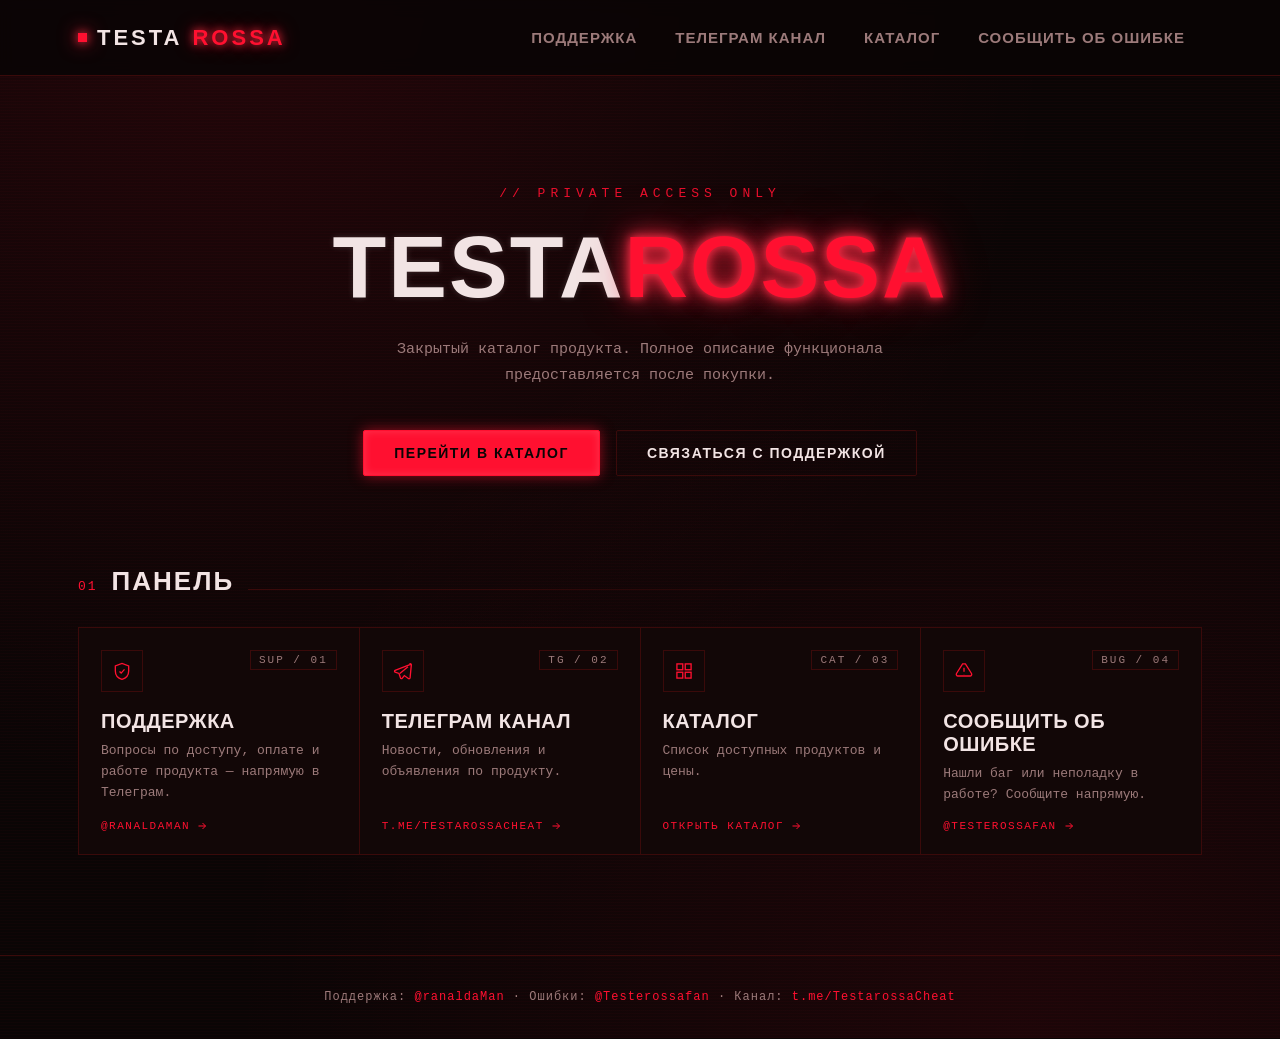
==== index.html @ e25a229f "Add files via upload" ====
<!DOCTYPE html>
<html lang="ru">
<head>
<meta charset="UTF-8">
<meta name="viewport" content="width=device-width, initial-scale=1.0">
<title>TESTAROSSA</title>
<link rel="stylesheet" href="style.css">
</head>
<body>

<header>
  <div class="nav-wrap">
    <a href="index.html" class="logo">TESTA<span>ROSSA</span></a>
    <button class="burger" id="burger" aria-label="Открыть меню" aria-expanded="false">
      <span></span><span></span><span></span>
    </button>
    <nav>
      <ul id="navList">
        <li><a href="https://t.me/ranaldaMan" target="_blank" rel="noopener">Поддержка</a></li>
        <li><a href="https://t.me/TestarossaCheat" target="_blank" rel="noopener">Телеграм канал</a></li>
        <li><a href="catalog.html">Каталог</a></li>
        <li><a href="https://t.me/Testerossafan" target="_blank" rel="noopener">Сообщить об ошибке</a></li>
      </ul>
    </nav>
  </div>
</header>

<section class="hero" id="top">
  <div class="eyebrow">// PRIVATE ACCESS ONLY</div>
  <h1>TESTA<span class="glow">ROSSA</span></h1>
  <p>Закрытый каталог продукта. Полное описание функционала предоставляется после покупки.</p>
  <div class="cta-row">
    <a href="catalog.html" class="btn btn-primary">Перейти в каталог</a>
    <a href="https://t.me/ranaldaMan" target="_blank" rel="noopener" class="btn btn-ghost">Связаться с поддержкой</a>
  </div>
</section>

<section class="panel-section">
  <div class="section-head">
    <span class="num">01</span>
    <h2>Панель</h2>
    <span class="rule"></span>
  </div>

  <div class="panel-grid">
    <a href="https://t.me/ranaldaMan" target="_blank" rel="noopener" class="panel-card">
      <div class="panel-card-head">
        <div class="icon" aria-hidden="true">
          <svg viewBox="0 0 24 24" fill="none" stroke="currentColor" stroke-width="1.6"><path d="M12 22c5.5-1.5 8-5 8-10V6l-8-3-8 3v6c0 5 2.5 8.5 8 10Z"/><path d="M9 12.5l2 2 4-4.5"/></svg>
        </div>
        <span class="code">SUP&nbsp;/&nbsp;01</span>
      </div>
      <div class="panel-card-body">
        <h3>Поддержка</h3>
        <p>Вопросы по доступу, оплате и работе продукта — напрямую в Телеграм.</p>
        <span class="go">@ranaldaMan
          <svg viewBox="0 0 24 24" fill="none" stroke="currentColor" stroke-width="2"><path d="M5 12h14M13 6l6 6-6 6"/></svg>
        </span>
      </div>
    </a>

    <a href="https://t.me/TestarossaCheat" target="_blank" rel="noopener" class="panel-card">
      <div class="panel-card-head">
        <div class="icon" aria-hidden="true">
          <svg viewBox="0 0 24 24" fill="none" stroke="currentColor" stroke-width="1.6"><path d="M21 4 2.5 11.3c-.9.35-.9 1.6.02 1.93l4.7 1.7 1.8 5.5c.28.86 1.4 1.05 1.95.34l2.6-3.3 4.9 3.6c.75.55 1.83.14 2.02-.77L22 4.7c.18-.9-.7-1.6-1.5-1.3Z"/><path d="M8.2 15L18 7"/></svg>
        </div>
        <span class="code">TG&nbsp;/&nbsp;02</span>
      </div>
      <div class="panel-card-body">
        <h3>Телеграм канал</h3>
        <p>Новости, обновления и объявления по продукту.</p>
        <span class="go">t.me/TestarossaCheat
          <svg viewBox="0 0 24 24" fill="none" stroke="currentColor" stroke-width="2"><path d="M5 12h14M13 6l6 6-6 6"/></svg>
        </span>
      </div>
    </a>

    <a href="catalog.html" class="panel-card">
      <div class="panel-card-head">
        <div class="icon" aria-hidden="true">
          <svg viewBox="0 0 24 24" fill="none" stroke="currentColor" stroke-width="1.6"><rect x="3.5" y="3.5" width="7" height="7"/><rect x="13.5" y="3.5" width="7" height="7"/><rect x="3.5" y="13.5" width="7" height="7"/><rect x="13.5" y="13.5" width="7" height="7"/></svg>
        </div>
        <span class="code">CAT&nbsp;/&nbsp;03</span>
      </div>
      <div class="panel-card-body">
        <h3>Каталог</h3>
        <p>Список доступных продуктов и цены.</p>
        <span class="go">Открыть каталог
          <svg viewBox="0 0 24 24" fill="none" stroke="currentColor" stroke-width="2"><path d="M5 12h14M13 6l6 6-6 6"/></svg>
        </span>
      </div>
    </a>

    <a href="https://t.me/Testerossafan" target="_blank" rel="noopener" class="panel-card">
      <div class="panel-card-head">
        <div class="icon" aria-hidden="true">
          <svg viewBox="0 0 24 24" fill="none" stroke="currentColor" stroke-width="1.6"><path d="M12 8v5"/><circle cx="12" cy="16.2" r=".4" fill="currentColor" stroke="none"/><path d="M10.3 3.5h3.4L21 15a2 2 0 0 1-1.7 3H4.7A2 2 0 0 1 3 15L10.3 3.5Z"/></svg>
        </div>
        <span class="code">BUG&nbsp;/&nbsp;04</span>
      </div>
      <div class="panel-card-body">
        <h3>Сообщить об ошибке</h3>
        <p>Нашли баг или неполадку в работе? Сообщите напрямую.</p>
        <span class="go">@Testerossafan
          <svg viewBox="0 0 24 24" fill="none" stroke="currentColor" stroke-width="2"><path d="M5 12h14M13 6l6 6-6 6"/></svg>
        </span>
      </div>
    </a>
  </div>
</section>

<footer>
  <p>Поддержка: <a href="https://t.me/ranaldaMan" class="flink" target="_blank" rel="noopener">@ranaldaMan</a> ·
     Ошибки: <a href="https://t.me/Testerossafan" class="flink" target="_blank" rel="noopener">@Testerossafan</a> ·
     Канал: <a href="https://t.me/TestarossaCheat" class="flink" target="_blank" rel="noopener">t.me/TestarossaCheat</a></p>
</footer>

<script>
  const burger = document.getElementById('burger');
  const navList = document.getElementById('navList');
  burger.addEventListener('click', () => {
    const isOpen = navList.classList.toggle('open');
    burger.setAttribute('aria-expanded', isOpen);
  });
</script>

</body>
</html>
---- style.css ----
:root{
    --bg:#0a0505;
    --bg-panel:#120707;
    --line:#3a0a0a;
    --red:#ff1030;
    --red-dim:#7a0916;
    --red-glow:#ff2d47;
    --text:#f2e4e4;
    --text-dim:#9c7a7a;
    --mono: 'JetBrains Mono','Consolas',monospace;
    --display: 'Rajdhani','Arial Narrow',sans-serif;
  }

  @import url('https://fonts.googleapis.com/css2?family=Rajdhani:wght@500;600;700&family=JetBrains+Mono:wght@400;500;700&display=swap');

  *{margin:0;padding:0;box-sizing:border-box;}

  html,body{
    background:var(--bg);
    color:var(--text);
    font-family:var(--mono);
    min-height:100vh;
    overflow-x:hidden;
  }

  body{
    background-image:
      radial-gradient(ellipse at 20% 0%, rgba(255,16,48,0.10), transparent 55%),
      radial-gradient(ellipse at 80% 100%, rgba(255,16,48,0.08), transparent 55%),
      repeating-linear-gradient(0deg, rgba(255,16,48,0.025) 0px, rgba(255,16,48,0.025) 1px, transparent 1px, transparent 3px);
  }

  ::selection{background:var(--red);color:#000;}

  /* ---------- HEADER / NAV ---------- */
  header{
    position:sticky;
    top:0;
    z-index:50;
    background:rgba(10,5,5,0.88);
    backdrop-filter:blur(8px);
    border-bottom:1px solid var(--line);
  }

  .nav-wrap{
    max-width:1180px;
    margin:0 auto;
    display:flex;
    align-items:center;
    justify-content:space-between;
    padding:18px 28px;
    gap:24px;
  }

  .logo{
    font-family:var(--display);
    font-weight:700;
    font-size:22px;
    letter-spacing:3px;
    color:var(--text);
    text-decoration:none;
    display:flex;
    align-items:center;
    gap:10px;
  }
  .logo span{
    color:var(--red);
    text-shadow:0 0 8px var(--red-glow), 0 0 18px rgba(255,16,48,0.6);
  }
  .logo::before{
    content:"";
    width:9px;height:9px;
    background:var(--red);
    box-shadow:0 0 10px var(--red-glow), 0 0 20px var(--red-glow);
    display:inline-block;
  }

  nav ul{
    list-style:none;
    display:flex;
    gap:4px;
  }
  nav a{
    color:var(--text-dim);
    text-decoration:none;
    font-family:var(--display);
    font-weight:600;
    font-size:15px;
    letter-spacing:1px;
    padding:10px 16px;
    border:1px solid transparent;
    transition:all .2s ease;
    text-transform:uppercase;
    display:inline-block;
  }
  nav a:hover{
    color:var(--text);
    border-color:var(--red-dim);
    background:rgba(255,16,48,0.06);
    text-shadow:0 0 10px rgba(255,45,71,0.7);
  }
  nav a:focus-visible{
    outline:2px solid var(--red);
    outline-offset:2px;
  }

  .burger{
    display:none;
    flex-direction:column;
    gap:5px;
    background:none;
    border:none;
    cursor:pointer;
    padding:6px;
  }
  .burger span{width:24px;height:2px;background:var(--red);box-shadow:0 0 6px var(--red-glow);}

  /* ---------- HERO ---------- */
  .hero{
    max-width:1180px;
    margin:0 auto;
    padding:110px 28px 90px;
    text-align:center;
    position:relative;
  }
  .hero .eyebrow{
    font-family:var(--mono);
    font-size:13px;
    letter-spacing:5px;
    color:var(--red);
    text-transform:uppercase;
    margin-bottom:22px;
    opacity:.9;
  }
  .hero h1{
    font-family:var(--display);
    font-weight:700;
    font-size:clamp(42px,8vw,88px);
    letter-spacing:2px;
    line-height:1;
    color:var(--text);
    text-shadow:
      0 0 6px rgba(255,255,255,0.15);
  }
  .hero h1 .glow{
    color:var(--red);
    text-shadow:
      0 0 10px var(--red-glow),
      0 0 22px var(--red-glow),
      0 0 46px rgba(255,16,48,0.55);
  }
  .hero p{
    max-width:560px;
    margin:26px auto 0;
    color:var(--text-dim);
    font-size:15px;
    line-height:1.7;
  }
  .hero .cta-row{
    margin-top:42px;
    display:flex;
    gap:16px;
    justify-content:center;
    flex-wrap:wrap;
  }

  .btn{
    font-family:var(--display);
    font-weight:700;
    letter-spacing:1.5px;
    text-transform:uppercase;
    font-size:14px;
    padding:14px 30px;
    border-radius:2px;
    cursor:pointer;
    text-decoration:none;
    display:inline-block;
    transition:all .18s ease;
  }
  .btn-primary{
    background:var(--red);
    color:#0a0505;
    border:1px solid var(--red);
    box-shadow:0 0 14px rgba(255,16,48,0.55), inset 0 0 10px rgba(255,255,255,0.15);
  }
  .btn-primary:hover{
    background:#ff3a55;
    box-shadow:0 0 22px rgba(255,45,71,0.85), 0 0 44px rgba(255,16,48,0.4);
    transform:translateY(-1px);
  }
  .btn-ghost{
    background:transparent;
    color:var(--text);
    border:1px solid var(--line);
  }
  .btn-ghost:hover{
    border-color:var(--red);
    color:var(--red-glow);
    box-shadow:0 0 12px rgba(255,16,48,0.3);
  }
  .btn:focus-visible{outline:2px solid var(--red);outline-offset:3px;}

  /* ---------- FEATURE PANEL ---------- */
  .panel-section{
    max-width:1180px;
    margin:0 auto;
    padding:0 28px 100px;
  }
  .section-head{
    display:flex;
    align-items:baseline;
    gap:14px;
    margin-bottom:30px;
  }
  .section-head .num{
    color:var(--red);
    font-size:13px;
    letter-spacing:2px;
  }
  .section-head h2{
    font-family:var(--display);
    font-size:26px;
    letter-spacing:2px;
    text-transform:uppercase;
    color:var(--text);
  }
  .section-head .rule{
    flex:1;
    height:1px;
    background:linear-gradient(90deg,var(--line),transparent);
  }

  .panel-grid{
    display:grid;
    grid-template-columns:repeat(4,1fr);
    gap:1px;
    background:var(--line);
    border:1px solid var(--line);
    position:relative;
  }
  .panel-card{
    background:var(--bg-panel);
    padding:0;
    text-align:left;
    text-decoration:none;
    color:var(--text);
    position:relative;
    overflow:hidden;
    transition:background .2s ease, transform .2s ease;
    display:flex;
    flex-direction:column;
    min-height:214px;
  }
  .panel-card::before{
    content:"";
    position:absolute;
    inset:0;
    background:linear-gradient(160deg, rgba(255,16,48,0.0), rgba(255,16,48,0.0));
    transition:background .25s ease;
    pointer-events:none;
  }
  .panel-card::after{
    content:"";
    position:absolute;
    left:0;top:0;bottom:0;
    width:2px;
    background:transparent;
    transition:background .2s ease, box-shadow .2s ease;
  }
  .panel-card:hover{background:#170808;transform:translateY(-2px);}
  .panel-card:hover::before{background:linear-gradient(160deg, rgba(255,16,48,0.10), transparent 65%);}
  .panel-card:hover::after{background:var(--red);box-shadow:0 0 12px var(--red-glow);}
  .panel-card:focus-visible{outline:2px solid var(--red);outline-offset:-2px;}
  .panel-card:hover .icon{
    box-shadow:0 0 16px rgba(255,16,48,0.5);
    border-color:var(--red);
    color:var(--text);
    background:var(--red);
  }
  .panel-card:hover .icon svg{
    filter:drop-shadow(0 0 4px rgba(0,0,0,0.4));
  }

  .panel-card-head{
    display:flex;
    align-items:flex-start;
    justify-content:space-between;
    padding:22px 22px 0;
  }
  .panel-card .code{
    font-family:var(--mono);
    font-size:11px;
    letter-spacing:2px;
    color:var(--text-dim);
    border:1px solid var(--line);
    padding:3px 8px;
  }
  .panel-card .icon{
    width:42px;height:42px;
    flex-shrink:0;
    border:1px solid var(--line);
    display:flex;
    align-items:center;
    justify-content:center;
    color:var(--red);
    transition:all .2s ease;
  }
  .panel-card .icon svg{width:20px;height:20px;}

  .panel-card-body{
    padding:18px 22px 22px;
    display:flex;
    flex-direction:column;
    gap:8px;
    flex:1;
  }
  .panel-card h3{
    font-family:var(--display);
    font-size:20px;
    font-weight:700;
    letter-spacing:0.5px;
    text-transform:uppercase;
  }
  .panel-card p{
    font-size:13px;
    color:var(--text-dim);
    line-height:1.6;
    flex:1;
  }
  .panel-card .go{
    font-size:11px;
    letter-spacing:1.5px;
    color:var(--red);
    text-transform:uppercase;
    display:flex;
    align-items:center;
    gap:6px;
    margin-top:6px;
  }
  .panel-card .go svg{
    width:12px;height:12px;
    transition:transform .2s ease;
  }
  .panel-card:hover .go svg{transform:translateX(3px);}

  /* ---------- CATALOG ---------- */
  .catalog-grid{
    display:grid;
    grid-template-columns:repeat(auto-fit,minmax(300px,1fr));
    gap:22px;
  }
  .product{
    background:var(--bg-panel);
    border:1px solid var(--line);
    padding:0;
    display:flex;
    flex-direction:column;
    position:relative;
  }
  .product-top{
    padding:26px 26px 20px;
    border-bottom:1px dashed var(--line);
  }
  .product-status{
    display:inline-flex;
    align-items:center;
    gap:7px;
    font-size:11px;
    letter-spacing:2px;
    color:var(--red);
    text-transform:uppercase;
    margin-bottom:16px;
  }
  .product-status::before{
    content:"";
    width:6px;height:6px;
    background:var(--red);
    box-shadow:0 0 8px var(--red-glow);
    border-radius:50%;
  }
  .product h3{
    font-family:var(--display);
    font-size:30px;
    letter-spacing:1px;
    text-transform:uppercase;
    color:var(--text);
    text-shadow:0 0 14px rgba(255,16,48,0.25);
  }
  .product .sub{
    font-size:12px;
    color:var(--text-dim);
    letter-spacing:1px;
    margin-top:6px;
  }
  .product-body{
    padding:22px 26px;
    flex:1;
    display:flex;
    flex-direction:column;
    gap:10px;
  }
  .desc-label{
    font-size:11px;
    letter-spacing:2px;
    color:var(--text-dim);
    text-transform:uppercase;
  }
  .desc-box{
    border:1px dashed var(--line);
    padding:16px;
    font-size:13px;
    color:var(--text-dim);
    line-height:1.7;
    min-height:80px;
  }
  .product-footer{
    padding:20px 26px 26px;
    display:flex;
    align-items:center;
    justify-content:space-between;
    gap:14px;
    border-top:1px solid var(--line);
  }
  .price{
    font-family:var(--display);
    font-size:20px;
    letter-spacing:1px;
    color:var(--red);
    text-shadow:0 0 10px rgba(255,16,48,0.4);
  }
  .price small{
    display:block;
    font-family:var(--mono);
    font-size:10px;
    color:var(--text-dim);
    letter-spacing:1px;
    text-shadow:none;
  }

  /* ---------- MODAL ---------- */
  .modal-overlay{
    position:fixed;
    inset:0;
    background:rgba(5,2,2,0.82);
    backdrop-filter:blur(4px);
    display:none;
    align-items:center;
    justify-content:center;
    z-index:100;
    padding:20px;
  }
  .modal-overlay.open{display:flex;}
  .modal{
    background:var(--bg-panel);
    border:1px solid var(--red-dim);
    box-shadow:0 0 40px rgba(255,16,48,0.25);
    max-width:440px;
    width:100%;
    padding:32px 30px;
    position:relative;
  }
  .modal-close{
    position:absolute;
    top:16px;right:16px;
    background:none;
    border:1px solid var(--line);
    color:var(--text-dim);
    width:30px;height:30px;
    cursor:pointer;
    font-family:var(--mono);
    font-size:14px;
  }
  .modal-close:hover{border-color:var(--red);color:var(--red);}
  .modal h4{
    font-family:var(--display);
    font-size:22px;
    letter-spacing:1px;
    text-transform:uppercase;
    color:var(--red);
    margin-bottom:14px;
    text-shadow:0 0 10px rgba(255,16,48,0.4);
  }
  .modal p{
    font-size:13px;
    color:var(--text-dim);
    line-height:1.7;
    margin-bottom:22px;
  }
  .modal .contact{
    font-family:var(--mono);
    color:var(--text);
    border:1px dashed var(--line);
    padding:12px 14px;
    font-size:13px;
    margin-bottom:22px;
  }

  /* ---------- FOOTER ---------- */
  footer{
    border-top:1px solid var(--line);
    padding:34px 28px;
    text-align:center;
  }
  footer p{
    font-size:12px;
    color:var(--text-dim);
    letter-spacing:1px;
  }
  footer .flink{color:var(--red);text-decoration:none;}
  footer .flink:hover{text-shadow:0 0 8px var(--red-glow);}

  @media (max-width:860px){
    .panel-grid{grid-template-columns:repeat(2,1fr);}
    nav ul{
      position:fixed;
      top:64px;left:0;right:0;
      background:var(--bg);
      border-bottom:1px solid var(--line);
      flex-direction:column;
      padding:10px 20px 20px;
      display:none;
    }
    nav ul.open{display:flex;}
    .burger{display:flex;}
  }
  @media (max-width:520px){
    .panel-grid{grid-template-columns:1fr;}
  }

  @media (prefers-reduced-motion: reduce){
    *{transition:none !important;}
  }

/* ---------- BREADCRUMB ---------- */
.crumb{
  max-width:1180px;
  margin:0 auto;
  padding:26px 28px 0;
  font-size:12px;
  letter-spacing:1px;
  color:var(--text-dim);
}
.crumb a{color:var(--text-dim);text-decoration:none;}
.crumb a:hover{color:var(--red);}
.crumb .sep{margin:0 8px;color:var(--line);}
.crumb .current{color:var(--red);}

/* ---------- CATALOG LIST PAGE ---------- */
.catalog-item{
  display:grid;
  grid-template-columns:120px 1fr auto;
  align-items:center;
  gap:26px;
  background:var(--bg-panel);
  border:1px solid var(--line);
  padding:24px 26px;
  text-decoration:none;
  color:var(--text);
  transition:all .2s ease;
  position:relative;
}
.catalog-item:hover{
  border-color:var(--red-dim);
  background:#170808;
  transform:translateY(-2px);
}
.catalog-item:hover .item-code{color:var(--red);text-shadow:0 0 10px var(--red-glow);}
.catalog-item:focus-visible{outline:2px solid var(--red);outline-offset:-2px;}
.item-code{
  font-family:var(--display);
  font-size:15px;
  font-weight:700;
  letter-spacing:2px;
  color:var(--text-dim);
  border:1px solid var(--line);
  padding:10px 6px;
  text-align:center;
  transition:all .2s ease;
}
.item-main h3{
  font-family:var(--display);
  font-size:24px;
  letter-spacing:1px;
  text-transform:uppercase;
  margin-bottom:6px;
}
.item-main p{
  font-size:13px;
  color:var(--text-dim);
}
.item-status{
  display:inline-flex;
  align-items:center;
  gap:6px;
  font-size:11px;
  letter-spacing:1.5px;
  color:var(--red);
  text-transform:uppercase;
}
.item-status::before{
  content:"";
  width:6px;height:6px;
  background:var(--red);
  box-shadow:0 0 8px var(--red-glow);
  border-radius:50%;
}
.item-arrow{
  color:var(--red);
  display:flex;
  align-items:center;
}
.item-arrow svg{width:20px;height:20px;transition:transform .2s ease;}
.catalog-item:hover .item-arrow svg{transform:translateX(4px);}

@media (max-width:640px){
  .catalog-item{grid-template-columns:70px 1fr;grid-template-areas:"code main" "arrow main";}
  .item-code{grid-area:code;}
  .item-main{grid-area:main;}
  .item-arrow{display:none;}
}

/* ---------- PRODUCT DETAIL PAGE ---------- */
.product-hero{
  max-width:1180px;
  margin:0 auto;
  padding:40px 28px 60px;
}
.product-detail{
  background:var(--bg-panel);
  border:1px solid var(--line);
}
.pd-top{
  padding:40px 40px 30px;
  border-bottom:1px dashed var(--line);
  display:flex;
  justify-content:space-between;
  align-items:flex-start;
  gap:20px;
  flex-wrap:wrap;
}
.pd-top h1{
  font-family:var(--display);
  font-size:clamp(36px,6vw,56px);
  letter-spacing:1px;
  text-transform:uppercase;
  text-shadow:0 0 18px rgba(255,16,48,0.3);
  line-height:1;
}
.pd-top .sub{
  font-size:12px;
  color:var(--text-dim);
  letter-spacing:1px;
  margin-top:10px;
}
.pd-code-box{
  font-family:var(--mono);
  font-size:13px;
  letter-spacing:2px;
  color:var(--red);
  border:1px solid var(--red-dim);
  padding:10px 16px;
  white-space:nowrap;
}
.pd-body{
  padding:34px 40px;
  display:grid;
  grid-template-columns:1fr 280px;
  gap:40px;
}
.pd-desc .desc-label{
  font-size:11px;
  letter-spacing:2px;
  color:var(--text-dim);
  text-transform:uppercase;
  margin-bottom:12px;
}
.pd-desc .desc-box{
  border:1px dashed var(--line);
  padding:22px;
  font-size:14px;
  color:var(--text-dim);
  line-height:1.8;
  min-height:160px;
}
.pd-side{
  display:flex;
  flex-direction:column;
  gap:18px;
}
.pd-stat{
  border:1px solid var(--line);
  padding:16px 18px;
}
.pd-stat .k{
  font-size:10px;
  letter-spacing:2px;
  color:var(--text-dim);
  text-transform:uppercase;
  margin-bottom:6px;
}
.pd-stat .v{
  font-family:var(--display);
  font-size:18px;
  letter-spacing:0.5px;
  color:var(--text);
}
.pd-stat .v.accent{color:var(--red);text-shadow:0 0 10px rgba(255,16,48,0.4);}
.pd-body .btn{width:100%;text-align:center;}
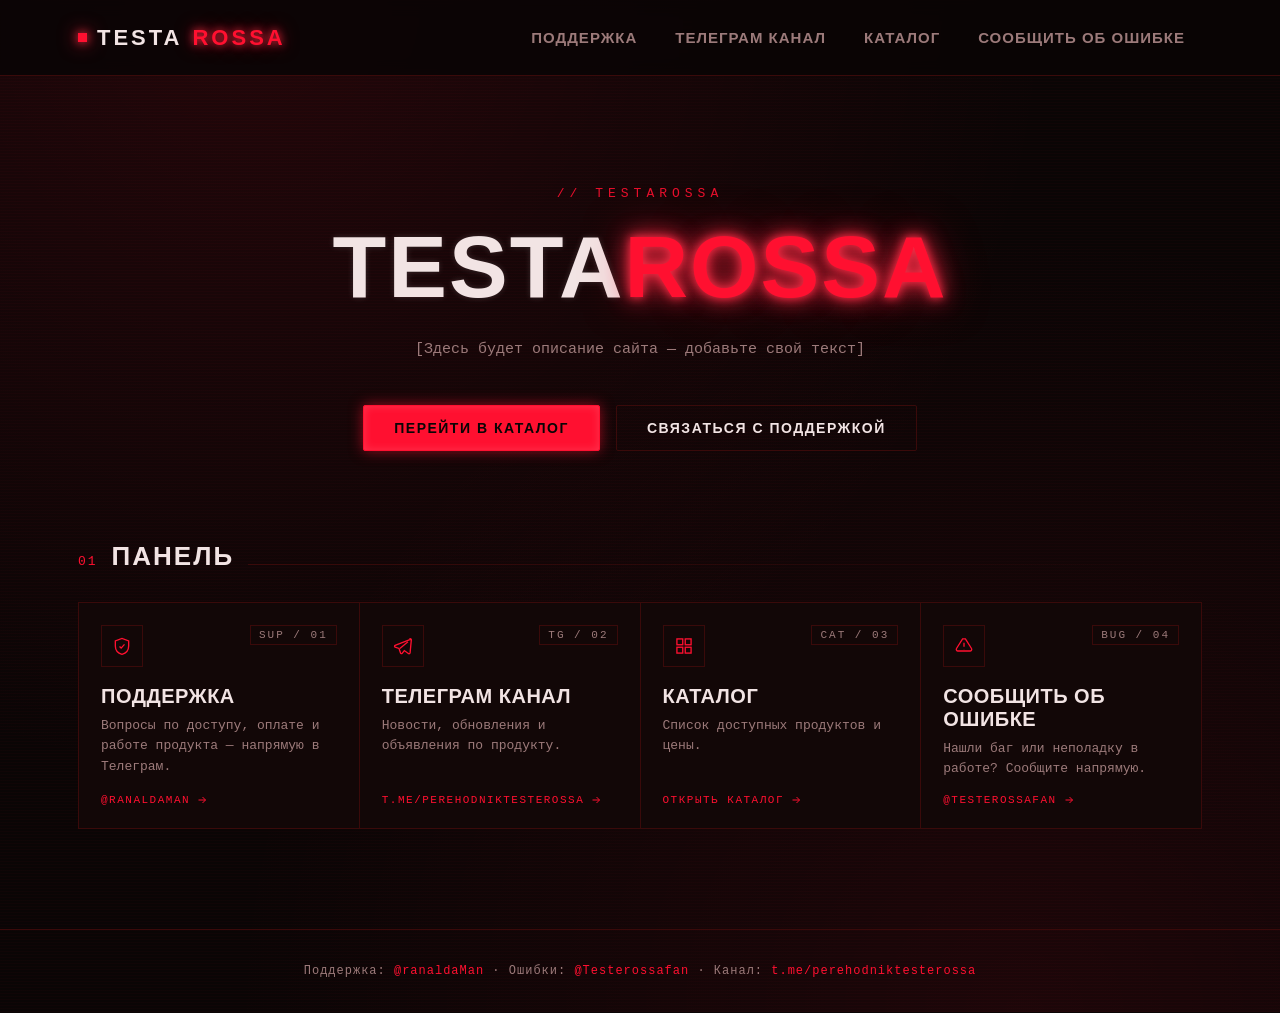
==== commit 908799b9: "Update index.html" ====
--- a/index.html
+++ b/index.html
@@ -17,7 +17,7 @@
     <nav>
       <ul id="navList">
         <li><a href="https://t.me/ranaldaMan" target="_blank" rel="noopener">Поддержка</a></li>
-        <li><a href="https://t.me/TestarossaCheat" target="_blank" rel="noopener">Телеграм канал</a></li>
+        <li><a href="https://t.me/perehodniktesterossa" target="_blank" rel="noopener">Телеграм канал</a></li>
         <li><a href="catalog.html">Каталог</a></li>
         <li><a href="https://t.me/Testerossafan" target="_blank" rel="noopener">Сообщить об ошибке</a></li>
       </ul>
@@ -26,9 +26,9 @@
 </header>
 
 <section class="hero" id="top">
-  <div class="eyebrow">// PRIVATE ACCESS ONLY</div>
+  <div class="eyebrow">// TESTAROSSA</div>
   <h1>TESTA<span class="glow">ROSSA</span></h1>
-  <p>Закрытый каталог продукта. Полное описание функционала предоставляется после покупки.</p>
+  <p>[Здесь будет описание сайта — добавьте свой текст]</p>
   <div class="cta-row">
     <a href="catalog.html" class="btn btn-primary">Перейти в каталог</a>
     <a href="https://t.me/ranaldaMan" target="_blank" rel="noopener" class="btn btn-ghost">Связаться с поддержкой</a>
@@ -59,7 +59,7 @@
       </div>
     </a>
 
-    <a href="https://t.me/TestarossaCheat" target="_blank" rel="noopener" class="panel-card">
+    <a href="https://t.me/perehodniktesterossa" target="_blank" rel="noopener" class="panel-card">
       <div class="panel-card-head">
         <div class="icon" aria-hidden="true">
           <svg viewBox="0 0 24 24" fill="none" stroke="currentColor" stroke-width="1.6"><path d="M21 4 2.5 11.3c-.9.35-.9 1.6.02 1.93l4.7 1.7 1.8 5.5c.28.86 1.4 1.05 1.95.34l2.6-3.3 4.9 3.6c.75.55 1.83.14 2.02-.77L22 4.7c.18-.9-.7-1.6-1.5-1.3Z"/><path d="M8.2 15L18 7"/></svg>
@@ -69,7 +69,7 @@
       <div class="panel-card-body">
         <h3>Телеграм канал</h3>
         <p>Новости, обновления и объявления по продукту.</p>
-        <span class="go">t.me/TestarossaCheat
+        <span class="go">t.me/perehodniktesterossa
           <svg viewBox="0 0 24 24" fill="none" stroke="currentColor" stroke-width="2"><path d="M5 12h14M13 6l6 6-6 6"/></svg>
         </span>
       </div>
@@ -112,7 +112,7 @@
 <footer>
   <p>Поддержка: <a href="https://t.me/ranaldaMan" class="flink" target="_blank" rel="noopener">@ranaldaMan</a> ·
      Ошибки: <a href="https://t.me/Testerossafan" class="flink" target="_blank" rel="noopener">@Testerossafan</a> ·
-     Канал: <a href="https://t.me/TestarossaCheat" class="flink" target="_blank" rel="noopener">t.me/TestarossaCheat</a></p>
+     Канал: <a href="https://t.me/perehodniktesterossa" class="flink" target="_blank" rel="noopener">t.me/perehodniktesterossa</a></p>
 </footer>
 
 <script>
